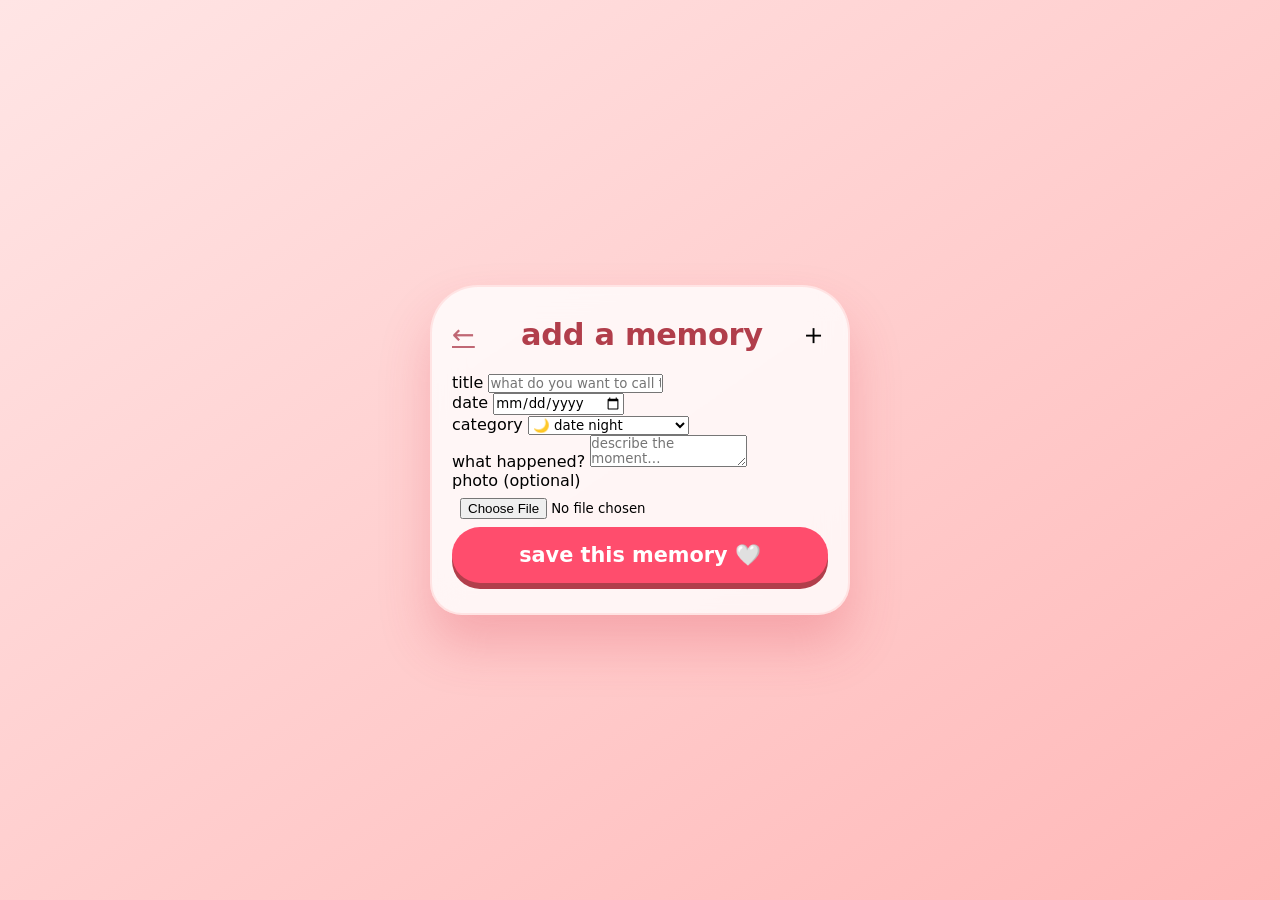
==== add.html @ 0055ac18 "3" ====
<!DOCTYPE html>
<html lang="en">
<head>
  <meta charset="UTF-8" />
  <meta name="viewport" content="width=device-width, initial-scale=1.0, maximum-scale=1.0" />
  <title>add a memory</title>
  <link rel="preconnect" href="https://fonts.googleapis.com" />
  <link href="https://fonts.googleapis.com/css2?family=Playfair+Display:ital,wght@0,400;0,600;1,400&family=DM+Sans:wght@300;400;500&display=swap" rel="stylesheet" />
  <link rel="stylesheet" href="styles.css" />
</head>
<body>
  <div id="pageAdd" class="page active">
    <div class="nav-row">
      <a class="back-btn" href="index.html">←</a>
      <h2 style="margin:0;">add a memory</h2>
      <span class="hub-icon">＋</span>
    </div>
    <div style="margin-top:10px;">
      <div class="form-group">
        <label class="form-label">title</label>
        <input class="form-input" id="memTitle" placeholder="what do you want to call this memory?" maxlength="60" />
      </div>
      <div class="form-group">
        <label class="form-label">date</label>
        <input class="form-input" id="memDate" type="date" />
      </div>
      <div class="form-group">
        <label class="form-label">category</label>
        <select class="form-select" id="memTag">
          <option value="date night">🌙 date night</option>
          <option value="adventure">🗺️ adventure</option>
          <option value="everyday">☀️ everyday moment</option>
          <option value="milestone">🎉 milestone</option>
          <option value="silly">😄 silly memory</option>
          <option value="first">✨ a first</option>
        </select>
      </div>
      <div class="form-group">
        <label class="form-label">what happened?</label>
        <textarea class="form-textarea" id="memNote" placeholder="describe the moment…"></textarea>
      </div>
      <div class="form-group">
        <label class="form-label">photo (optional)</label>
        <input type="file" id="memImage" accept="image/*" class="form-input" style="padding:8px;" />
        <div id="imagePreview" style="margin-top:8px; display:none;">
          <img id="previewImg" style="max-width:100%; max-height:150px; border-radius:12px; border:2px solid var(--border);" />
        </div>
      </div>
      <button class="reveal-btn" id="saveMemoryBtn" style="margin-top:0;">save this memory 🤍</button>
    </div>
  </div>

  <div class="added-toast" id="toast">memory saved 🤍</div>

  <script src="script.js"></script>
</body>
</html>
---- styles.css ----
* {
    margin: 0;
    padding: 0;
    box-sizing: border-box;
    font-family: 'Segoe UI', 'Helvetica Neue', system-ui, -apple-system, sans-serif;
}

/* ===== 🔒 LOCK SCREEN ===== */
.lock-screen {
    position: fixed;
    inset: 0;
    z-index: 9999;
    background: linear-gradient(160deg, #1a0a0e 0%, #2d1218 50%, #1a0a0e 100%);
    display: flex;
    align-items: center;
    justify-content: center;
    padding: 40px 24px;
    transition: opacity 0.6s ease, visibility 0.6s ease;
}
.lock-screen.hidden {
    opacity: 0;
    visibility: hidden;
    pointer-events: none;
}
.lock-glow {
    position: absolute;
    top: 50%;
    left: 50%;
    transform: translate(-50%, -50%);
    width: 340px;
    height: 340px;
    background: radial-gradient(circle, rgba(201, 72, 91, 0.15) 0%, transparent 70%);
    pointer-events: none;
}
.lock-container {
    text-align: center;
    position: relative;
    z-index: 2;
    max-width: 320px;
    width: 100%;
}
.lock-logo {
    font-size: 3.5rem;
    margin-bottom: 6px;
    animation: heartbeat 2s ease-in-out infinite;
}
@keyframes heartbeat {
    0%, 100% { transform: scale(1); }
    50% { transform: scale(1.08); }
}
.lock-title {
    font-family: 'Playfair Display', serif;
    font-size: 1.8rem;
    color: #f7dde0;
    margin-bottom: 2px;
    letter-spacing: 0.5px;
}
.lock-sub {
    font-size: 0.8rem;
    color: rgba(247, 221, 224, 0.5);
    margin-bottom: 32px;
    letter-spacing: 3px;
    text-transform: uppercase;
}
.pin-dots {
    display: flex;
    gap: 14px;
    justify-content: center;
    margin-bottom: 32px;
}
.pin-dot {
    width: 14px;
    height: 14px;
    border-radius: 50%;
    border: 2px solid rgba(201, 72, 91, 0.5);
    transition: all 0.2s;
}
.pin-dot.filled {
    background: #c9485b;
    border-color: #c9485b;
    box-shadow: 0 0 10px rgba(201, 72, 91, 0.5);
}
.pin-dot.error { background: #c0392b; border-color: #c0392b; }
.pin-dot.success { background: #27ae60; border-color: #27ae60; }
.keypad {
    display: grid;
    grid-template-columns: repeat(3, 1fr);
    gap: 12px;
    max-width: 260px;
    margin: 0 auto 16px;
}
.key {
    height: 64px;
    border: none;
    border-radius: 50%;
    background: rgba(255, 255, 255, 0.07);
    color: #f7dde0;
    font-size: 1.4rem;
    font-weight: 500;
    cursor: pointer;
    transition: all 0.15s;
    font-family: 'DM Sans', sans-serif;
}
.key:active { transform: scale(0.93); background: rgba(255, 255, 255, 0.15); }
.key.del { color: rgba(247, 221, 224, 0.5); font-size: 1.1rem; }
.pin-hint {
    font-size: 0.75rem;
    color: rgba(247, 221, 224, 0.25);
    letter-spacing: 1.5px;
    text-transform: uppercase;
}
.pin-shake { animation: shake 0.5s ease; }
@keyframes shake {
    0%, 100% { transform: translateX(0); }
    20% { transform: translateX(-10px); }
    40% { transform: translateX(10px); }
    60% { transform: translateX(-8px); }
    80% { transform: translateX(8px); }
}

body {
    min-height: 100vh;
    background: linear-gradient(145deg, #ffe5e5 0%, #ffb8b8 100%);
    display: flex;
    align-items: center;
    justify-content: center;
    transition: background 0.4s;
    padding: 10px;
}

/* main container – all pages slide like cards */
.page {
    display: none;
    width: 100%;
    max-width: 420px;
    background: rgba(255, 255, 255, 0.8);
    backdrop-filter: blur(15px);
    -webkit-backdrop-filter: blur(15px);
    border-radius: 48px 48px 32px 32px;
    box-shadow: 0 30px 50px rgba(220, 60, 80, 0.25);
    padding: 24px 20px 30px;
    border: 2px solid rgba(255, 220, 220, 0.7);
    transition: transform 0.3s ease, opacity 0.3s;
    margin: 0 auto;
}

.page.active {
    display: block;
    animation: fadePop 0.4s cubic-bezier(0.175, 0.885, 0.32, 1.275);
}

@keyframes fadePop {
    0% { opacity: 0.3; transform: scale(0.97); }
    100% { opacity: 1; transform: scale(1); }
}

h1, h2 {
    text-align: center;
    color: #b13e4b;
    font-weight: 600;
    letter-spacing: -0.3px;
}

h2 { font-size: 1.9rem; margin-bottom: 12px; }
.subtitle {
    text-align: center;
    color: #b85763;
    margin-bottom: 24px;
    font-weight: 300;
    font-size: 1.1rem;
}

/* back / navigation row */
.nav-row {
    display: flex;
    align-items: center;
    justify-content: space-between;
    margin-bottom: 15px;
}
.back-btn {
    background: none;
    border: none;
    font-size: 1.7rem;
    color: #c06774;
    font-weight: 500;
    padding: 8px 10px 8px 0;
    cursor: pointer;
}
.hub-icon {
    font-size: 1.8rem;
}

/* photo strip (phone friendly) */
.photo-strip {
    display: flex;
    gap: 8px;
    overflow-x: auto;
    padding: 12px 0 20px;
    scrollbar-width: none;
    -webkit-overflow-scrolling: touch;
}
.photo-strip::-webkit-scrollbar { display: none; }
.hub-photo {
    width: 110px;
    height: 130px;
    object-fit: cover;
    border-radius: 28px;
    border: 3px solid white;
    box-shadow: 0 6px 12px rgba(0,0,0,0.1);
    flex-shrink: 0;
}

/* hub cards */
.hub-cards {
    display: flex;
    flex-direction: column;
    gap: 15px;
    margin: 10px 0;
}
.hub-card {
    background: white;
    border-radius: 30px;
    padding: 20px 25px;
    display: flex;
    align-items: center;
    gap: 18px;
    box-shadow: 0 5px 12px rgba(170, 80, 90, 0.15);
    border: 2px solid #ffe2e2;
    cursor: pointer;
    transition: all 0.2s;
}
.hub-card:active { transform: scale(0.99); background: #fff1f1; }
.card-icon { font-size: 2.8rem; min-width: 60px; text-align: center; }
.card-text h3 { font-size: 1.5rem; color: #b3434f; margin-bottom: 4px; }
.card-text p { color: #ac7b81; font-size: 1rem; }

/* 14 reasons grid */
.reasons-grid {
    display: grid;
    grid-template-columns: 1fr 1fr;
    gap: 12px;
    margin: 20px 0 25px;
    max-height: 55vh;
    overflow-y: auto;
    padding: 5px 5px 10px;
}
.reason-card {
    background: white;
    padding: 20px 12px;
    border-radius: 28px;
    font-size: 1rem;
    text-align: center;
    box-shadow: 0 4px 8px #ffd6dc;
    border-left: 6px solid #ff7b8b;
    font-weight: 500;
    color: #5b3c41;
}
.counter {
    text-align: center;
    font-size: 1.3rem;
    background: #ffeef0;
    padding: 14px;
    border-radius: 40px;
}
.reveal-btn, .action-btn {
    background: #ff4d6d;
    border: none;
    color: white;
    font-size: 1.3rem;
    padding: 16px 25px;
    border-radius: 50px;
    width: 100%;
    font-weight: 600;
    cursor: pointer;
    margin-top: 15px;
    box-shadow: 0 6px 0 #b13e4b;
    transition: 0.1s ease;
}
.reveal-btn:active { transform: translateY(4px); box-shadow: 0 2px 0 #b13e4b; }

/* surprise game */
.game-area { text-align: center; }
.options-box {
    display: flex;
    flex-direction: column;
    gap: 12px;
    margin: 25px 0;
}
.option-btn {
    background: white;
    border: 2px solid #ffb3b3;
    padding: 18px;
    border-radius: 50px;
    font-size: 1.2rem;
    color: #9f525e;
    font-weight: 500;
    cursor: pointer;
    transition: all 0.2s;
}
.option-btn:active { background: #ffe0e0; }
.option-btn.correct-guess {
    background: #d4edda;
    border-color: #28a745;
}
.option-btn.wrong-guess {
    background: #f8d7da;
    border-color: #dc3545;
    animation: shake 0.3s ease-in-out;
}
@keyframes shake {
    0%, 100% { transform: translateX(0); }
    25% { transform: translateX(-8px); }
    75% { transform: translateX(8px); }
}

/* message overlays (shared base) */
.message-overlay {
    display: none;
    position: fixed;
    top: 0; left: 0; width: 100%; height: 100%;
    background: rgba(0,0,0,0.2);
    backdrop-filter: blur(5px);
    align-items: center;
    justify-content: center;
    z-index: 2000;
}
.message-overlay.active {
    display: flex;
}
.message-card {
    width: 90%;
    max-width: 380px;
    background: white;
    border-radius: 60px;
    padding: 30px 20px 30px;
    border: 5px solid #ff8a9f;
    box-shadow: 0 20px 30px rgba(180, 40, 60, 0.3);
    text-align: center;
    position: relative;
    animation: popIn 0.3s cubic-bezier(0.175, 0.885, 0.32, 1.275);
}
@keyframes popIn {
    0% { opacity: 0; transform: scale(0.8); }
    100% { opacity: 1; transform: scale(1); }
}
.close-message-btn {
    position: absolute;
    top: 15px; right: 20px;
    background: none;
    border: none;
    font-size: 2.8rem;
    line-height: 1;
    color: #ff7085;
    cursor: pointer;
    padding: 0 10px;
}
.message-emoji {
    font-size: 3.5rem;
    margin: 10px 0 5px;
}
.message-text {
    font-size: 1.4rem;
    color: #a14252;
    padding: 15px 10px;
    font-weight: 500;
    word-break: break-word;
}
.message-hint {
    color: #c06673;
    margin-top: 10px;
}

/* ===== LETTERS: centered image, text top ===== */
.letters-board {
    display: flex;
    flex-direction: column;
    gap: 20px;
    margin: 15px 0;
}
.letter-envelope {
    background: #fff0f0;
    border-radius: 40px;
    padding: 20px;
    border: 2px solid #ffbaba;
    cursor: pointer;
    display: flex;
    flex-direction: column;
    align-items: center;
    text-align: center;
    transition: 0.1s;
}
.letter-envelope:active { background: #ffe4e4; }
.envelope-icon {
    font-size: 4rem;
    margin-bottom: 12px;
}
.letter-label {
    font-size: 1.5rem;
    font-weight: 600;
    color: #b3434f;
    margin-bottom: 8px;
}
.letter-status {
    background: #ffd9d9;
    padding: 6px 18px;
    border-radius: 40px;
    font-size: 1rem;
    color: #a53f4d;
    display: inline-block;
}

/* ===== GALLERY: centered images, caption on top ===== */
.gallery-grid {
    display: flex;
    flex-direction: column;
    gap: 25px;
    max-height: 65vh;
    overflow-y: auto;
    padding: 15px 5px 20px;
}
.gallery-item {
    border-radius: 45px;
    background: white;
    border: 3px solid white;
    box-shadow: 0 10px 20px #efc1c1;
    cursor: pointer;
    overflow: hidden;
    display: flex;
    flex-direction: column;
    align-items: center;
    text-align: center;
}
.gallery-item img {
    width: 100%;
    max-width: 280px;
    height: auto;
    aspect-ratio: 1 / 1;
    object-fit: cover;
    display: block;
    margin: 20px auto 10px;
    border-radius: 35px;
}
.photo-caption {
    font-size: 1.4rem;
    font-weight: 600;
    color: #a04554;
    padding: 5px 20px 20px;
    width: 100%;
    order: -1;
}

.hidden { display: none !important; }
.mt-2 { margin-top: 10px; }

/* lightbox */
.lightbox {
    position: fixed;
    top: 0; left: 0; right: 0; bottom: 0;
    background: rgba(0,0,0,0.85);
    display: flex;
    align-items: center;
    justify-content: center;
    z-index: 999;
}
.lightbox img {
    max-width: 90%;
    max-height: 75%;
    border-radius: 40px;
    border: 4px solid white;
}
#caption { color: white; margin-top: 16px; font-size: 1.4rem; }

/* toast */
.added-toast {
    position: fixed;
    bottom: 40px;
    left: 50%;
    transform: translateX(-50%);
    background: #1a0a0e;
    color: #f7dde0;
    padding: 14px 24px;
    border-radius: 100px;
    font-size: 0.9rem;
    white-space: nowrap;
    opacity: 0;
    pointer-events: none;
    transition: opacity 0.3s;
    z-index: 300;
}
.added-toast.show { opacity: 1; }
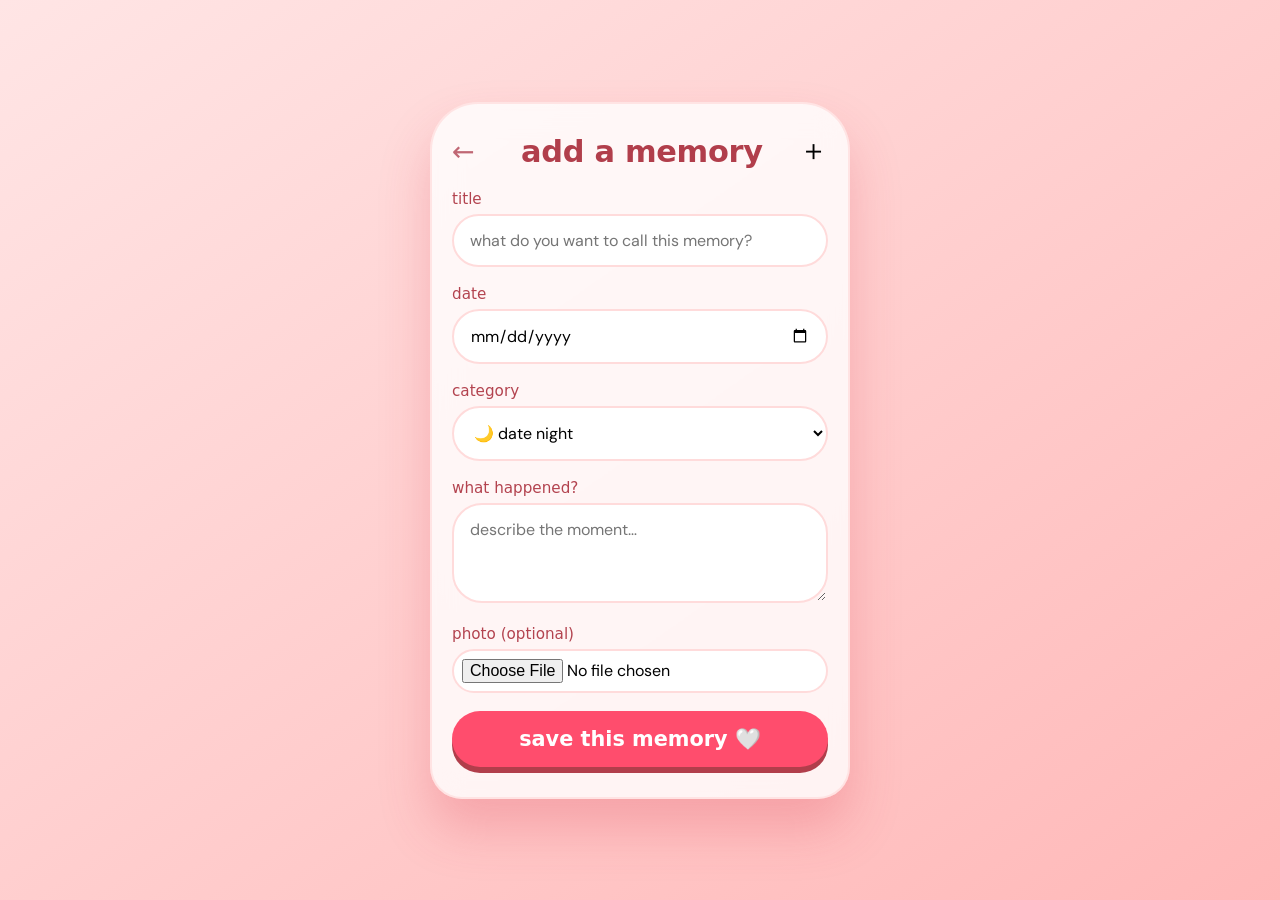
==== commit 0db58fe3: "5" ====
--- a/add.html
+++ b/add.html
@@ -54,4 +54,4 @@
 
   <script src="script.js"></script>
 </body>
-</html>
+</html>
--- a/styles.css
+++ b/styles.css
@@ -1,490 +1,758 @@
 * {
-    margin: 0;
-    padding: 0;
-    box-sizing: border-box;
-    font-family: 'Segoe UI', 'Helvetica Neue', system-ui, -apple-system, sans-serif;
-}
-
-/* ===== 🔒 LOCK SCREEN ===== */
+  margin: 0;
+  padding: 0;
+  box-sizing: border-box;
+  font-family: 'Segoe UI', 'Helvetica Neue', system-ui, -apple-system, sans-serif;
+}
+
+/* ===== LOCK SCREEN ===== */
 .lock-screen {
-    position: fixed;
-    inset: 0;
-    z-index: 9999;
-    background: linear-gradient(160deg, #1a0a0e 0%, #2d1218 50%, #1a0a0e 100%);
-    display: flex;
-    align-items: center;
-    justify-content: center;
-    padding: 40px 24px;
-    transition: opacity 0.6s ease, visibility 0.6s ease;
+  position: fixed;
+  inset: 0;
+  z-index: 9999;
+  background: linear-gradient(160deg, #1a0a0e 0%, #2d1218 50%, #1a0a0e 100%);
+  display: flex;
+  align-items: center;
+  justify-content: center;
+  padding: 40px 24px;
+  transition: opacity 0.6s ease, visibility 0.6s ease;
 }
 .lock-screen.hidden {
-    opacity: 0;
-    visibility: hidden;
-    pointer-events: none;
+  opacity: 0;
+  visibility: hidden;
+  pointer-events: none;
 }
 .lock-glow {
-    position: absolute;
-    top: 50%;
-    left: 50%;
-    transform: translate(-50%, -50%);
-    width: 340px;
-    height: 340px;
-    background: radial-gradient(circle, rgba(201, 72, 91, 0.15) 0%, transparent 70%);
-    pointer-events: none;
+  position: absolute;
+  top: 50%;
+  left: 50%;
+  transform: translate(-50%, -50%);
+  width: 340px;
+  height: 340px;
+  background: radial-gradient(circle, rgba(201, 72, 91, 0.15) 0%, transparent 70%);
+  pointer-events: none;
 }
 .lock-container {
-    text-align: center;
-    position: relative;
-    z-index: 2;
-    max-width: 320px;
-    width: 100%;
+  text-align: center;
+  position: relative;
+  z-index: 2;
+  max-width: 320px;
+  width: 100%;
 }
 .lock-logo {
-    font-size: 3.5rem;
-    margin-bottom: 6px;
-    animation: heartbeat 2s ease-in-out infinite;
+  font-size: 3.5rem;
+  margin-bottom: 6px;
+  animation: heartbeat 2s ease-in-out infinite;
 }
 @keyframes heartbeat {
-    0%, 100% { transform: scale(1); }
-    50% { transform: scale(1.08); }
+  0%, 100% { transform: scale(1); }
+  50% { transform: scale(1.08); }
 }
 .lock-title {
-    font-family: 'Playfair Display', serif;
-    font-size: 1.8rem;
-    color: #f7dde0;
-    margin-bottom: 2px;
-    letter-spacing: 0.5px;
+  font-family: 'Playfair Display', serif;
+  font-size: 1.8rem;
+  color: #f7dde0;
+  margin-bottom: 2px;
+  letter-spacing: 0.5px;
 }
 .lock-sub {
-    font-size: 0.8rem;
-    color: rgba(247, 221, 224, 0.5);
-    margin-bottom: 32px;
-    letter-spacing: 3px;
-    text-transform: uppercase;
+  font-size: 0.8rem;
+  color: rgba(247, 221, 224, 0.5);
+  margin-bottom: 32px;
+  letter-spacing: 3px;
+  text-transform: uppercase;
 }
 .pin-dots {
-    display: flex;
-    gap: 14px;
-    justify-content: center;
-    margin-bottom: 32px;
+  display: flex;
+  gap: 14px;
+  justify-content: center;
+  margin-bottom: 32px;
 }
 .pin-dot {
-    width: 14px;
-    height: 14px;
-    border-radius: 50%;
-    border: 2px solid rgba(201, 72, 91, 0.5);
-    transition: all 0.2s;
+  width: 14px;
+  height: 14px;
+  border-radius: 50%;
+  border: 2px solid rgba(201, 72, 91, 0.5);
+  transition: all 0.2s;
 }
 .pin-dot.filled {
-    background: #c9485b;
-    border-color: #c9485b;
-    box-shadow: 0 0 10px rgba(201, 72, 91, 0.5);
+  background: #c9485b;
+  border-color: #c9485b;
+  box-shadow: 0 0 10px rgba(201, 72, 91, 0.5);
 }
 .pin-dot.error { background: #c0392b; border-color: #c0392b; }
 .pin-dot.success { background: #27ae60; border-color: #27ae60; }
 .keypad {
-    display: grid;
-    grid-template-columns: repeat(3, 1fr);
-    gap: 12px;
-    max-width: 260px;
-    margin: 0 auto 16px;
+  display: grid;
+  grid-template-columns: repeat(3, 1fr);
+  gap: 12px;
+  max-width: 260px;
+  margin: 0 auto 16px;
 }
 .key {
-    height: 64px;
-    border: none;
-    border-radius: 50%;
-    background: rgba(255, 255, 255, 0.07);
-    color: #f7dde0;
-    font-size: 1.4rem;
-    font-weight: 500;
-    cursor: pointer;
-    transition: all 0.15s;
-    font-family: 'DM Sans', sans-serif;
+  height: 64px;
+  border: none;
+  border-radius: 50%;
+  background: rgba(255, 255, 255, 0.07);
+  color: #f7dde0;
+  font-size: 1.4rem;
+  font-weight: 500;
+  cursor: pointer;
+  transition: all 0.15s;
+  font-family: 'DM Sans', sans-serif;
 }
 .key:active { transform: scale(0.93); background: rgba(255, 255, 255, 0.15); }
 .key.del { color: rgba(247, 221, 224, 0.5); font-size: 1.1rem; }
 .pin-hint {
-    font-size: 0.75rem;
-    color: rgba(247, 221, 224, 0.25);
-    letter-spacing: 1.5px;
-    text-transform: uppercase;
+  font-size: 0.75rem;
+  color: rgba(247, 221, 224, 0.25);
+  letter-spacing: 1.5px;
+  text-transform: uppercase;
 }
 .pin-shake { animation: shake 0.5s ease; }
 @keyframes shake {
-    0%, 100% { transform: translateX(0); }
-    20% { transform: translateX(-10px); }
-    40% { transform: translateX(10px); }
-    60% { transform: translateX(-8px); }
-    80% { transform: translateX(8px); }
-}
-
+  0%, 100% { transform: translateX(0); }
+  20% { transform: translateX(-10px); }
+  40% { transform: translateX(10px); }
+  60% { transform: translateX(-8px); }
+  80% { transform: translateX(8px); }
+}
+
+/* ===== GLOBAL BODY ===== */
 body {
-    min-height: 100vh;
-    background: linear-gradient(145deg, #ffe5e5 0%, #ffb8b8 100%);
-    display: flex;
-    align-items: center;
-    justify-content: center;
-    transition: background 0.4s;
-    padding: 10px;
-}
-
-/* main container – all pages slide like cards */
+  min-height: 100vh;
+  background: linear-gradient(145deg, #ffe5e5 0%, #ffb8b8 100%);
+  display: flex;
+  align-items: center;
+  justify-content: center;
+  transition: background 0.4s;
+  padding: 10px;
+}
+
+/* ===== PAGE CONTAINER (shared) ===== */
 .page {
-    display: none;
-    width: 100%;
-    max-width: 420px;
-    background: rgba(255, 255, 255, 0.8);
-    backdrop-filter: blur(15px);
-    -webkit-backdrop-filter: blur(15px);
-    border-radius: 48px 48px 32px 32px;
-    box-shadow: 0 30px 50px rgba(220, 60, 80, 0.25);
-    padding: 24px 20px 30px;
-    border: 2px solid rgba(255, 220, 220, 0.7);
-    transition: transform 0.3s ease, opacity 0.3s;
-    margin: 0 auto;
-}
-
+  display: none;
+  width: 100%;
+  max-width: 420px;
+  background: rgba(255, 255, 255, 0.8);
+  backdrop-filter: blur(15px);
+  -webkit-backdrop-filter: blur(15px);
+  border-radius: 48px 48px 32px 32px;
+  box-shadow: 0 30px 50px rgba(220, 60, 80, 0.25);
+  padding: 24px 20px 30px;
+  border: 2px solid rgba(255, 220, 220, 0.7);
+  transition: transform 0.3s ease, opacity 0.3s;
+  margin: 0 auto;
+}
 .page.active {
-    display: block;
-    animation: fadePop 0.4s cubic-bezier(0.175, 0.885, 0.32, 1.275);
-}
-
+  display: block;
+  animation: fadePop 0.4s cubic-bezier(0.175, 0.885, 0.32, 1.275);
+}
 @keyframes fadePop {
-    0% { opacity: 0.3; transform: scale(0.97); }
-    100% { opacity: 1; transform: scale(1); }
+  0% { opacity: 0.3; transform: scale(0.97); }
+  100% { opacity: 1; transform: scale(1); }
 }
 
 h1, h2 {
-    text-align: center;
-    color: #b13e4b;
-    font-weight: 600;
-    letter-spacing: -0.3px;
-}
-
+  text-align: center;
+  color: #b13e4b;
+  font-weight: 600;
+  letter-spacing: -0.3px;
+}
 h2 { font-size: 1.9rem; margin-bottom: 12px; }
 .subtitle {
-    text-align: center;
-    color: #b85763;
-    margin-bottom: 24px;
-    font-weight: 300;
-    font-size: 1.1rem;
-}
-
-/* back / navigation row */
+  text-align: center;
+  color: #b85763;
+  margin-bottom: 24px;
+  font-weight: 300;
+  font-size: 1.1rem;
+}
+
+/* Navigation row */
 .nav-row {
-    display: flex;
-    align-items: center;
-    justify-content: space-between;
-    margin-bottom: 15px;
+  display: flex;
+  align-items: center;
+  justify-content: space-between;
+  margin-bottom: 15px;
 }
 .back-btn {
-    background: none;
-    border: none;
-    font-size: 1.7rem;
-    color: #c06774;
-    font-weight: 500;
-    padding: 8px 10px 8px 0;
-    cursor: pointer;
-}
-.hub-icon {
-    font-size: 1.8rem;
-}
-
-/* photo strip (phone friendly) */
+  background: none;
+  border: none;
+  font-size: 1.7rem;
+  color: #c06774;
+  font-weight: 500;
+  padding: 8px 10px 8px 0;
+  cursor: pointer;
+  text-decoration: none;
+}
+.hub-icon { font-size: 1.8rem; }
+
+/* ===== HUB ===== */
 .photo-strip {
-    display: flex;
-    gap: 8px;
-    overflow-x: auto;
-    padding: 12px 0 20px;
-    scrollbar-width: none;
-    -webkit-overflow-scrolling: touch;
+  display: flex;
+  gap: 8px;
+  overflow-x: auto;
+  padding: 12px 0 20px;
+  scrollbar-width: none;
+  -webkit-overflow-scrolling: touch;
 }
 .photo-strip::-webkit-scrollbar { display: none; }
 .hub-photo {
-    width: 110px;
-    height: 130px;
-    object-fit: cover;
-    border-radius: 28px;
-    border: 3px solid white;
-    box-shadow: 0 6px 12px rgba(0,0,0,0.1);
-    flex-shrink: 0;
-}
-
-/* hub cards */
+  width: 110px;
+  height: 130px;
+  object-fit: cover;
+  border-radius: 28px;
+  border: 3px solid white;
+  box-shadow: 0 6px 12px rgba(0,0,0,0.1);
+  flex-shrink: 0;
+}
+
 .hub-cards {
-    display: flex;
-    flex-direction: column;
-    gap: 15px;
-    margin: 10px 0;
+  display: flex;
+  flex-direction: column;
+  gap: 15px;
+  margin: 10px 0;
 }
 .hub-card {
-    background: white;
-    border-radius: 30px;
-    padding: 20px 25px;
-    display: flex;
-    align-items: center;
-    gap: 18px;
-    box-shadow: 0 5px 12px rgba(170, 80, 90, 0.15);
-    border: 2px solid #ffe2e2;
-    cursor: pointer;
-    transition: all 0.2s;
+  background: white;
+  border-radius: 30px;
+  padding: 20px 25px;
+  display: flex;
+  align-items: center;
+  gap: 18px;
+  box-shadow: 0 5px 12px rgba(170, 80, 90, 0.15);
+  border: 2px solid #ffe2e2;
+  cursor: pointer;
+  transition: all 0.2s;
+  text-decoration: none;
 }
 .hub-card:active { transform: scale(0.99); background: #fff1f1; }
 .card-icon { font-size: 2.8rem; min-width: 60px; text-align: center; }
 .card-text h3 { font-size: 1.5rem; color: #b3434f; margin-bottom: 4px; }
 .card-text p { color: #ac7b81; font-size: 1rem; }
 
-/* 14 reasons grid */
+/* ===== REASONS ===== */
 .reasons-grid {
-    display: grid;
-    grid-template-columns: 1fr 1fr;
-    gap: 12px;
-    margin: 20px 0 25px;
-    max-height: 55vh;
-    overflow-y: auto;
-    padding: 5px 5px 10px;
+  display: grid;
+  grid-template-columns: 1fr 1fr;
+  gap: 12px;
+  margin: 20px 0 25px;
+  max-height: 55vh;
+  overflow-y: auto;
+  padding: 5px 5px 10px;
 }
 .reason-card {
-    background: white;
-    padding: 20px 12px;
-    border-radius: 28px;
-    font-size: 1rem;
-    text-align: center;
-    box-shadow: 0 4px 8px #ffd6dc;
-    border-left: 6px solid #ff7b8b;
-    font-weight: 500;
-    color: #5b3c41;
+  background: white;
+  padding: 20px 12px;
+  border-radius: 28px;
+  font-size: 1rem;
+  text-align: center;
+  box-shadow: 0 4px 8px #ffd6dc;
+  border-left: 6px solid #ff7b8b;
+  font-weight: 500;
+  color: #5b3c41;
 }
 .counter {
-    text-align: center;
-    font-size: 1.3rem;
-    background: #ffeef0;
-    padding: 14px;
-    border-radius: 40px;
+  text-align: center;
+  font-size: 1.3rem;
+  background: #ffeef0;
+  padding: 14px;
+  border-radius: 40px;
 }
 .reveal-btn, .action-btn {
-    background: #ff4d6d;
-    border: none;
-    color: white;
-    font-size: 1.3rem;
-    padding: 16px 25px;
-    border-radius: 50px;
-    width: 100%;
-    font-weight: 600;
-    cursor: pointer;
-    margin-top: 15px;
-    box-shadow: 0 6px 0 #b13e4b;
-    transition: 0.1s ease;
+  background: #ff4d6d;
+  border: none;
+  color: white;
+  font-size: 1.3rem;
+  padding: 16px 25px;
+  border-radius: 50px;
+  width: 100%;
+  font-weight: 600;
+  cursor: pointer;
+  margin-top: 15px;
+  box-shadow: 0 6px 0 #b13e4b;
+  transition: 0.1s ease;
 }
 .reveal-btn:active { transform: translateY(4px); box-shadow: 0 2px 0 #b13e4b; }
-
-/* surprise game */
-.game-area { text-align: center; }
-.options-box {
-    display: flex;
-    flex-direction: column;
-    gap: 12px;
-    margin: 25px 0;
-}
-.option-btn {
-    background: white;
-    border: 2px solid #ffb3b3;
-    padding: 18px;
-    border-radius: 50px;
-    font-size: 1.2rem;
-    color: #9f525e;
-    font-weight: 500;
-    cursor: pointer;
-    transition: all 0.2s;
-}
-.option-btn:active { background: #ffe0e0; }
-.option-btn.correct-guess {
-    background: #d4edda;
-    border-color: #28a745;
-}
-.option-btn.wrong-guess {
-    background: #f8d7da;
-    border-color: #dc3545;
-    animation: shake 0.3s ease-in-out;
-}
-@keyframes shake {
-    0%, 100% { transform: translateX(0); }
-    25% { transform: translateX(-8px); }
-    75% { transform: translateX(8px); }
-}
-
-/* message overlays (shared base) */
-.message-overlay {
-    display: none;
-    position: fixed;
-    top: 0; left: 0; width: 100%; height: 100%;
-    background: rgba(0,0,0,0.2);
-    backdrop-filter: blur(5px);
-    align-items: center;
-    justify-content: center;
-    z-index: 2000;
-}
-.message-overlay.active {
-    display: flex;
-}
-.message-card {
-    width: 90%;
-    max-width: 380px;
-    background: white;
-    border-radius: 60px;
-    padding: 30px 20px 30px;
-    border: 5px solid #ff8a9f;
-    box-shadow: 0 20px 30px rgba(180, 40, 60, 0.3);
-    text-align: center;
-    position: relative;
-    animation: popIn 0.3s cubic-bezier(0.175, 0.885, 0.32, 1.275);
-}
-@keyframes popIn {
-    0% { opacity: 0; transform: scale(0.8); }
-    100% { opacity: 1; transform: scale(1); }
-}
-.close-message-btn {
-    position: absolute;
-    top: 15px; right: 20px;
-    background: none;
-    border: none;
-    font-size: 2.8rem;
-    line-height: 1;
-    color: #ff7085;
-    cursor: pointer;
-    padding: 0 10px;
-}
-.message-emoji {
-    font-size: 3.5rem;
-    margin: 10px 0 5px;
-}
-.message-text {
-    font-size: 1.4rem;
-    color: #a14252;
-    padding: 15px 10px;
-    font-weight: 500;
-    word-break: break-word;
-}
-.message-hint {
-    color: #c06673;
-    margin-top: 10px;
-}
-
-/* ===== LETTERS: centered image, text top ===== */
+.reveal-btn:disabled { opacity: 0.5; transform: none; box-shadow: 0 6px 0 #b13e4b; }
+
+/* ===== SURPRISE (now simple) ===== */
+.placeholder-icon { font-size: 4rem; margin: 20px 0; }
+
+/* ===== LETTERS ===== */
 .letters-board {
-    display: flex;
-    flex-direction: column;
-    gap: 20px;
-    margin: 15px 0;
+  display: flex;
+  flex-direction: column;
+  gap: 20px;
+  margin: 15px 0;
 }
 .letter-envelope {
-    background: #fff0f0;
-    border-radius: 40px;
-    padding: 20px;
-    border: 2px solid #ffbaba;
-    cursor: pointer;
-    display: flex;
-    flex-direction: column;
-    align-items: center;
-    text-align: center;
-    transition: 0.1s;
-}
-.letter-envelope:active { background: #ffe4e4; }
-.envelope-icon {
-    font-size: 4rem;
-    margin-bottom: 12px;
-}
-.letter-label {
-    font-size: 1.5rem;
-    font-weight: 600;
-    color: #b3434f;
-    margin-bottom: 8px;
-}
-.letter-status {
-    background: #ffd9d9;
-    padding: 6px 18px;
-    border-radius: 40px;
-    font-size: 1rem;
-    color: #a53f4d;
-    display: inline-block;
-}
-
-/* ===== GALLERY: centered images, caption on top ===== */
+  background: linear-gradient(135deg, #fff5f5 0%, #fff0f0 100%);
+  border-radius: 28px;
+  padding: 0;
+  border: 2px solid #ffcece;
+  cursor: pointer;
+  overflow: hidden;
+  transition: transform 0.15s, box-shadow 0.15s;
+  box-shadow: 0 4px 14px rgba(180,60,80,0.1);
+}
+.letter-envelope:active { transform: scale(0.98); }
+.letter-envelope.opened {
+  border-color: #ffb3b3;
+  background: linear-gradient(135deg, #fff8f8 0%, #fff3f3 100%);
+}
+.envelope-inner {
+  display: flex;
+  align-items: center;
+  gap: 16px;
+  padding: 18px 20px;
+}
+.envelope-seal {
+  width: 56px;
+  height: 56px;
+  border-radius: 50%;
+  background: linear-gradient(135deg, #ff8fa3, #ff4d6d);
+  display: flex;
+  align-items: center;
+  justify-content: center;
+  font-size: 1.6rem;
+  flex-shrink: 0;
+  box-shadow: 0 4px 10px rgba(255,77,109,0.35);
+  transition: transform 0.3s;
+}
+.letter-envelope.opened .envelope-seal {
+  background: linear-gradient(135deg, #ff6b85, #e63c5c);
+  transform: rotate(10deg);
+}
+.envelope-text { flex: 1; }
+.envelope-label {
+  font-size: 1.1rem;
+  font-weight: 600;
+  color: #b3434f;
+  margin-bottom: 3px;
+  font-family: 'Playfair Display', serif;
+}
+.envelope-sub { font-size: 0.85rem; color: #c08090; }
+.envelope-status-chip {
+  font-size: 0.75rem;
+  font-weight: 600;
+  padding: 4px 12px;
+  border-radius: 30px;
+  background: #ffd9d9;
+  color: #b3434f;
+  letter-spacing: 0.5px;
+  flex-shrink: 0;
+}
+.letter-envelope.opened .envelope-status-chip {
+  background: #ffe8cc;
+  color: #b06030;
+}
+
+/* Special PIN pad */
+.s-dot {
+  width: 13px; height: 13px;
+  border-radius: 50%;
+  border: 2px solid rgba(201,72,91,0.4);
+  transition: all 0.2s;
+}
+.s-dot.filled { background: #c9485b; border-color: #c9485b; box-shadow: 0 0 8px rgba(201,72,91,0.5); }
+.s-dot.error  { background: #c0392b; border-color: #c0392b; }
+.s-dot.ok     { background: #27ae60; border-color: #27ae60; }
+.s-key {
+  height: 54px;
+  border: none;
+  border-radius: 50%;
+  background: rgba(255,255,255,0.07);
+  color: #f7dde0;
+  font-size: 1.25rem;
+  font-weight: 500;
+  cursor: pointer;
+  transition: all 0.12s;
+  font-family: 'DM Sans', sans-serif;
+}
+.s-key:active { transform: scale(0.92); background: rgba(255,255,255,0.14); }
+.s-del { color: rgba(247,221,224,0.45); font-size:1rem; }
+.s-shake { animation: sShake 0.45s ease; }
+@keyframes sShake {
+  0%,100% { transform: translateX(0); }
+  20% { transform: translateX(-8px); }
+  40% { transform: translateX(8px); }
+  60% { transform: translateX(-6px); }
+  80% { transform: translateX(6px); }
+}
+.special-letter-wrap { margin-top: 30px; }
+.special-divider {
+  display: flex;
+  align-items: center;
+  gap: 12px;
+  margin-bottom: 18px;
+}
+.special-divider::before,
+.special-divider::after {
+  content: '';
+  flex: 1;
+  height: 1px;
+  background: #ffc8c8;
+}
+.special-divider span {
+  font-size: 0.75rem;
+  color: #c08090;
+  letter-spacing: 2px;
+  text-transform: uppercase;
+  white-space: nowrap;
+}
+.special-envelope {
+  background: linear-gradient(135deg, #2d1218 0%, #4a1a24 100%);
+  border-radius: 28px;
+  overflow: hidden;
+  box-shadow: 0 8px 24px rgba(150,30,50,0.35);
+  border: 2px solid rgba(255,120,140,0.2);
+  cursor: pointer;
+  transition: transform 0.15s, box-shadow 0.15s;
+}
+.special-envelope:active { transform: scale(0.98); }
+.special-envelope.locked { cursor: default; }
+.special-envelope-inner {
+  display: flex;
+  align-items: center;
+  gap: 16px;
+  padding: 22px 20px;
+}
+.special-seal {
+  width: 60px;
+  height: 60px;
+  border-radius: 50%;
+  background: rgba(255,255,255,0.08);
+  border: 2px solid rgba(255,120,140,0.3);
+  display: flex;
+  align-items: center;
+  justify-content: center;
+  font-size: 1.7rem;
+  flex-shrink: 0;
+}
+.special-text { flex: 1; }
+.special-label {
+  font-size: 1.1rem;
+  font-weight: 600;
+  color: #f7dde0;
+  margin-bottom: 4px;
+  font-family: 'Playfair Display', serif;
+}
+.special-sub {
+  font-size: 0.82rem;
+  color: rgba(247,221,224,0.45);
+}
+.special-chip {
+  font-size: 0.72rem;
+  font-weight: 600;
+  padding: 5px 12px;
+  border-radius: 30px;
+  flex-shrink: 0;
+  letter-spacing: 0.5px;
+}
+.special-chip.locked-chip {
+  background: rgba(255,255,255,0.07);
+  color: rgba(247,221,224,0.4);
+}
+.special-chip.unlocked-chip {
+  background: rgba(255,180,150,0.15);
+  color: #ffb49a;
+}
+
+/* Letter modal */
+.letter-modal-overlay {
+  display: none;
+  position: fixed;
+  inset: 0;
+  background: rgba(10,2,5,0.6);
+  backdrop-filter: blur(8px);
+  -webkit-backdrop-filter: blur(8px);
+  align-items: center;
+  justify-content: center;
+  z-index: 3000;
+  padding: 20px;
+}
+.letter-modal-overlay.active { display: flex; }
+.letter-modal-card {
+  background: white;
+  border-radius: 40px;
+  width: 100%;
+  max-width: 380px;
+  max-height: 80vh;
+  overflow-y: auto;
+  border: 3px solid #ffcece;
+  box-shadow: 0 30px 60px rgba(180,40,60,0.35);
+  position: relative;
+  animation: popIn 0.35s cubic-bezier(0.175,0.885,0.32,1.275);
+  scrollbar-width: none;
+}
+.letter-modal-card::-webkit-scrollbar { display: none; }
+.letter-modal-header {
+  background: linear-gradient(135deg, #fff0f0, #ffe4e4);
+  padding: 28px 24px 20px;
+  border-radius: 38px 38px 0 0;
+  text-align: center;
+  border-bottom: 1px solid #ffd5d5;
+}
+.letter-modal-icon { font-size: 2.8rem; margin-bottom: 8px; }
+.letter-modal-title {
+  font-family: 'Playfair Display', serif;
+  font-size: 1.4rem;
+  font-style: italic;
+  color: #b13e4b;
+}
+.letter-modal-body {
+  padding: 24px;
+  color: #7a4550;
+  font-size: 1.05rem;
+  line-height: 1.85;
+}
+.letter-modal-body p { margin-bottom: 14px; }
+.letter-modal-body p:last-child { margin-bottom: 0; }
+.letter-modal-close {
+  position: sticky;
+  bottom: 0;
+  background: white;
+  padding: 16px 24px 20px;
+  border-top: 1px solid #ffe4e4;
+  border-radius: 0 0 38px 38px;
+}
+.letter-close-btn {
+  width: 100%;
+  background: #ff4d6d;
+  border: none;
+  color: white;
+  font-size: 1rem;
+  font-weight: 600;
+  padding: 14px;
+  border-radius: 50px;
+  cursor: pointer;
+  box-shadow: 0 4px 0 #b13e4b;
+  transition: 0.1s;
+  font-family: 'DM Sans', sans-serif;
+}
+.letter-close-btn:active { transform: translateY(3px); box-shadow: 0 1px 0 #b13e4b; }
+
+/* Dark modal for special letter */
+.letter-modal-card.dark-modal {
+  background: #1a0a0e;
+  border-color: rgba(255,120,140,0.25);
+}
+.letter-modal-card.dark-modal .letter-modal-header {
+  background: linear-gradient(135deg, #2d1218, #3d1820);
+  border-bottom-color: rgba(255,120,140,0.15);
+}
+.letter-modal-card.dark-modal .letter-modal-title { color: #f7dde0; }
+.letter-modal-card.dark-modal .letter-modal-body { color: rgba(247,221,224,0.82); }
+.letter-modal-card.dark-modal .letter-modal-close {
+  background: #1a0a0e;
+  border-top-color: rgba(255,120,140,0.15);
+}
+.letter-modal-card.dark-modal .letter-close-btn {
+  background: rgba(201,72,91,0.85);
+  box-shadow: 0 4px 0 rgba(120,20,35,0.8);
+}
+
+/* ===== GALLERY ===== */
 .gallery-grid {
-    display: flex;
-    flex-direction: column;
-    gap: 25px;
-    max-height: 65vh;
-    overflow-y: auto;
-    padding: 15px 5px 20px;
+  display: flex;
+  flex-direction: column;
+  gap: 25px;
+  max-height: 65vh;
+  overflow-y: auto;
+  padding: 15px 5px 20px;
 }
 .gallery-item {
-    border-radius: 45px;
-    background: white;
-    border: 3px solid white;
-    box-shadow: 0 10px 20px #efc1c1;
-    cursor: pointer;
-    overflow: hidden;
-    display: flex;
-    flex-direction: column;
-    align-items: center;
-    text-align: center;
+  border-radius: 45px;
+  background: white;
+  border: 3px solid white;
+  box-shadow: 0 10px 20px #efc1c1;
+  cursor: pointer;
+  overflow: hidden;
+  display: flex;
+  flex-direction: column;
+  align-items: center;
+  text-align: center;
 }
 .gallery-item img {
-    width: 100%;
-    max-width: 280px;
-    height: auto;
-    aspect-ratio: 1 / 1;
-    object-fit: cover;
-    display: block;
-    margin: 20px auto 10px;
-    border-radius: 35px;
+  width: 100%;
+  max-width: 280px;
+  height: auto;
+  aspect-ratio: 1 / 1;
+  object-fit: cover;
+  display: block;
+  margin: 20px auto 10px;
+  border-radius: 35px;
 }
 .photo-caption {
-    font-size: 1.4rem;
-    font-weight: 600;
-    color: #a04554;
-    padding: 5px 20px 20px;
-    width: 100%;
-    order: -1;
-}
-
+  font-size: 1.4rem;
+  font-weight: 600;
+  color: #a04554;
+  padding: 5px 20px 20px;
+  width: 100%;
+  order: -1;
+}
+
+/* Lightbox */
+.lightbox {
+  position: fixed;
+  top: 0; left: 0; right: 0; bottom: 0;
+  background: rgba(0,0,0,0.85);
+  display: flex;
+  align-items: center;
+  justify-content: center;
+  z-index: 999;
+}
+.lightbox img {
+  max-width: 90%;
+  max-height: 75%;
+  border-radius: 40px;
+  border: 4px solid white;
+}
+#caption { color: white; margin-top: 16px; font-size: 1.4rem; }
+
+/* ===== VAULT & ADD ===== */
+.form-group {
+  margin-bottom: 18px;
+}
+.form-label {
+  display: block;
+  font-weight: 500;
+  color: #b3434f;
+  margin-bottom: 6px;
+  font-size: 0.95rem;
+}
+.form-input, .form-select, .form-textarea {
+  width: 100%;
+  padding: 14px 16px;
+  border-radius: 30px;
+  border: 2px solid #ffdbdb;
+  font-size: 1rem;
+  background: white;
+  font-family: 'DM Sans', sans-serif;
+  transition: 0.2s;
+}
+.form-input:focus, .form-select:focus, .form-textarea:focus {
+  outline: none;
+  border-color: #ff7b8b;
+}
+.form-textarea {
+  min-height: 100px;
+  resize: vertical;
+}
+#imagePreview {
+  margin-top: 8px;
+}
+#previewImg {
+  max-width: 100%;
+  max-height: 150px;
+  border-radius: 12px;
+  border: 2px solid #ffdbdb;
+}
+
+/* Toast */
+.added-toast {
+  position: fixed;
+  bottom: 40px;
+  left: 50%;
+  transform: translateX(-50%);
+  background: #1a0a0e;
+  color: #f7dde0;
+  padding: 14px 24px;
+  border-radius: 100px;
+  font-size: 0.9rem;
+  white-space: nowrap;
+  opacity: 0;
+  pointer-events: none;
+  transition: opacity 0.3s;
+  z-index: 300;
+}
+.added-toast.show { opacity: 1; }
+
+/* ===== SPECIAL LETTER (standalone) ===== */
+.heart-bg {
+  position: fixed;
+  inset: 0;
+  pointer-events: none;
+  overflow: hidden;
+  z-index: 0;
+}
+.heart-bg span {
+  position: absolute;
+  bottom: -30px;
+  font-size: 1.2rem;
+  opacity: 0;
+  animation: floatUp linear infinite;
+}
+@keyframes floatUp {
+  0%   { transform: translateY(0) rotate(0deg); opacity: 0.6; }
+  100% { transform: translateY(-110vh) rotate(20deg); opacity: 0; }
+}
+.special-card {
+  position: relative;
+  z-index: 1;
+  width: 100%;
+  max-width: 420px;
+  background: rgba(255,255,255,0.04);
+  border: 1px solid rgba(255,140,160,0.2);
+  border-radius: 40px;
+  overflow: hidden;
+  box-shadow: 0 30px 60px rgba(0,0,0,0.5);
+  animation: riseIn 0.7s cubic-bezier(0.175, 0.885, 0.32, 1.275) both;
+}
+@keyframes riseIn {
+  0%   { opacity: 0; transform: translateY(30px) scale(0.96); }
+  100% { opacity: 1; transform: translateY(0) scale(1); }
+}
+.special-card .card-header {
+  background: linear-gradient(135deg, rgba(201,72,91,0.25), rgba(120,20,40,0.4));
+  padding: 36px 28px 28px;
+  text-align: center;
+  border-bottom: 1px solid rgba(255,140,160,0.15);
+}
+.special-card .header-icon {
+  font-size: 3.5rem;
+  margin-bottom: 14px;
+  display: block;
+  animation: pulse 2.5s ease-in-out infinite;
+}
+@keyframes pulse {
+  0%, 100% { transform: scale(1); }
+  50% { transform: scale(1.1); }
+}
+.special-card .header-title {
+  font-family: 'Playfair Display', serif;
+  font-size: 1.5rem;
+  font-style: italic;
+  color: #f7dde0;
+  line-height: 1.3;
+}
+.special-card .card-body {
+  padding: 28px;
+  color: rgba(247,221,224,0.82);
+  font-size: 1.05rem;
+  line-height: 1.9;
+}
+.special-card .card-body p { margin-bottom: 16px; }
+.special-card .card-body p:last-child { margin-bottom: 0; }
+.special-card .card-body em { color: #ffb3c1; font-style: italic; }
+.special-card .card-body strong { color: #f7dde0; font-weight: 600; }
+.special-card .card-footer {
+  padding: 20px 28px 28px;
+  text-align: center;
+  border-top: 1px solid rgba(255,140,160,0.1);
+}
+.special-card .back-link {
+  display: inline-block;
+  color: rgba(247,221,224,0.45);
+  font-size: 0.85rem;
+  text-decoration: none;
+  letter-spacing: 1px;
+  text-transform: uppercase;
+  transition: color 0.2s;
+}
+.special-card .back-link:hover { color: rgba(247,221,224,0.7); }
+
+/* ===== UTILITY ===== */
 .hidden { display: none !important; }
-.mt-2 { margin-top: 10px; }
-
-/* lightbox */
-.lightbox {
-    position: fixed;
-    top: 0; left: 0; right: 0; bottom: 0;
-    background: rgba(0,0,0,0.85);
-    display: flex;
-    align-items: center;
-    justify-content: center;
-    z-index: 999;
-}
-.lightbox img {
-    max-width: 90%;
-    max-height: 75%;
-    border-radius: 40px;
-    border: 4px solid white;
-}
-#caption { color: white; margin-top: 16px; font-size: 1.4rem; }
-
-/* toast */
-.added-toast {
-    position: fixed;
-    bottom: 40px;
-    left: 50%;
-    transform: translateX(-50%);
-    background: #1a0a0e;
-    color: #f7dde0;
-    padding: 14px 24px;
-    border-radius: 100px;
-    font-size: 0.9rem;
-    white-space: nowrap;
-    opacity: 0;
-    pointer-events: none;
-    transition: opacity 0.3s;
-    z-index: 300;
-}
-.added-toast.show { opacity: 1; }+.mt-2 { margin-top: 10px; }
